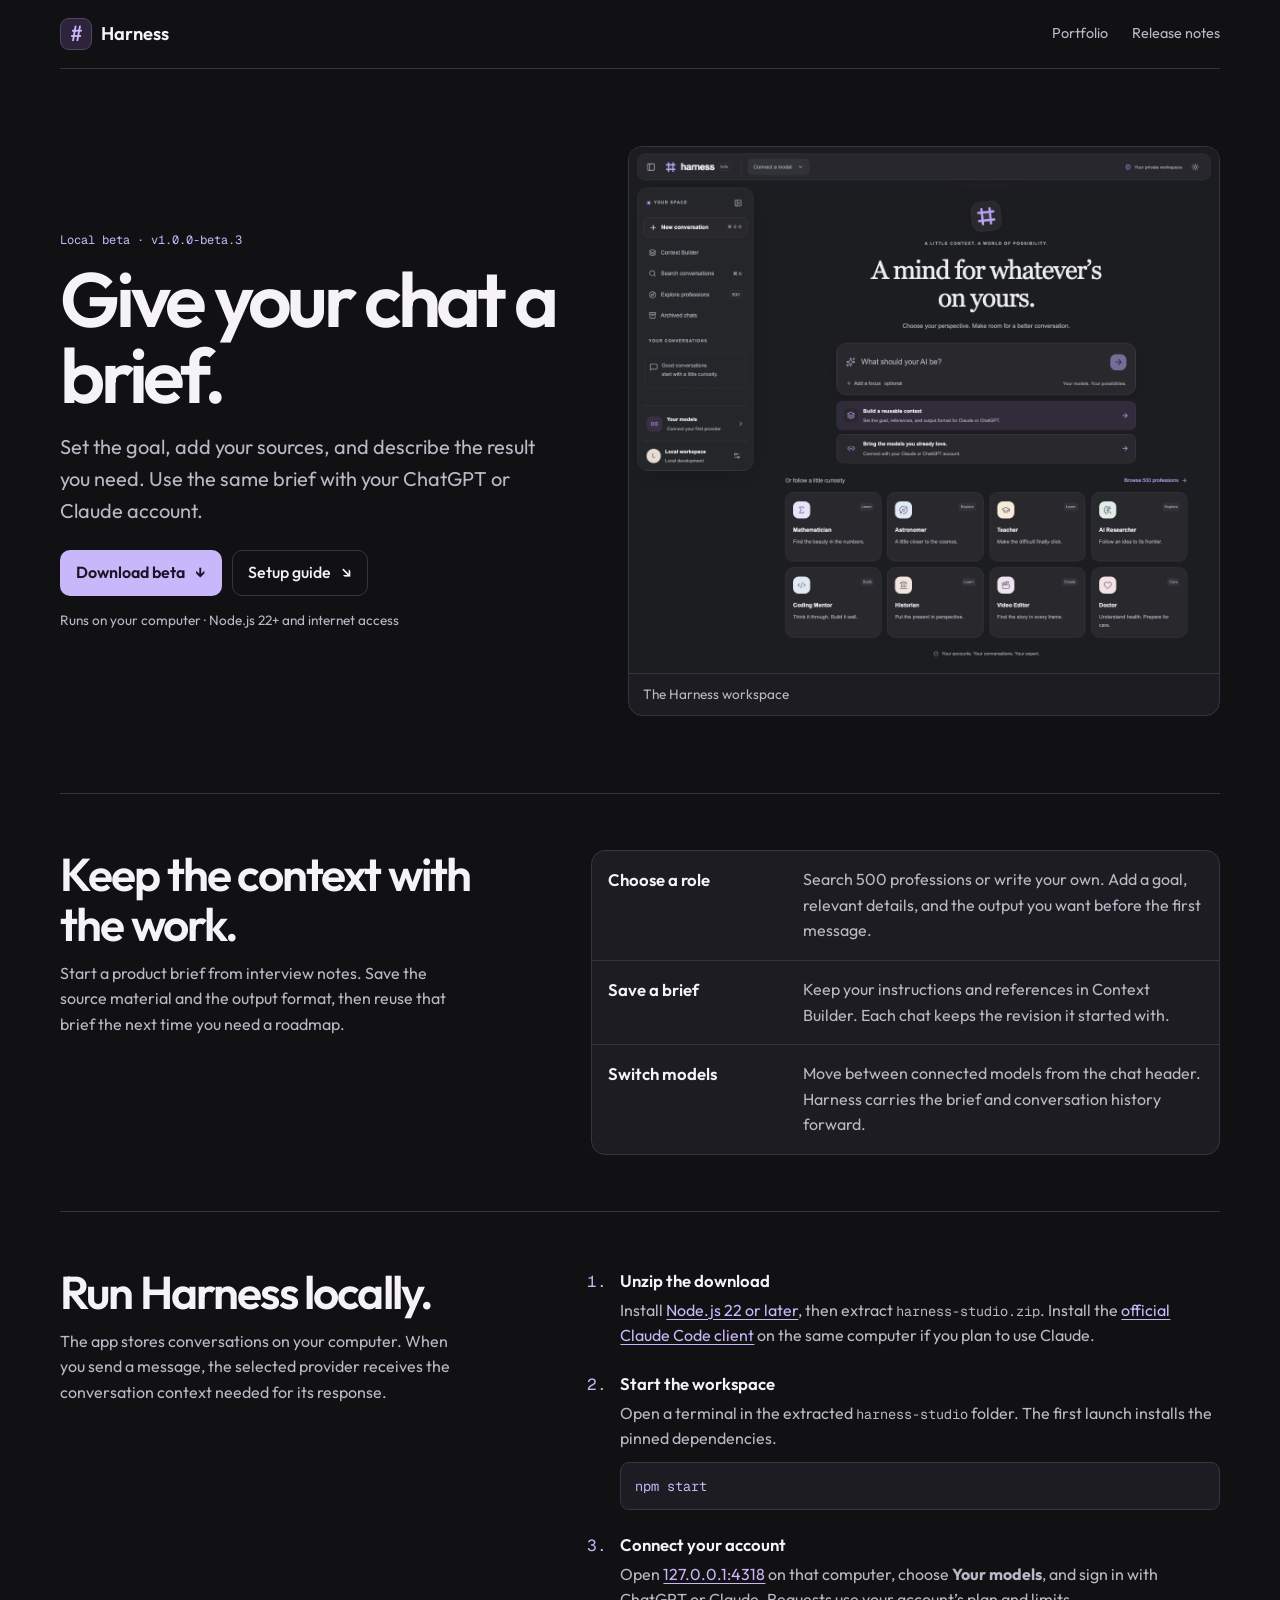
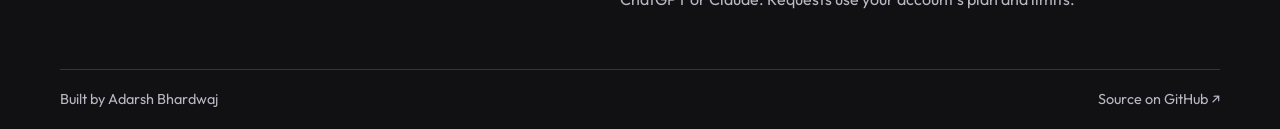
==== harness.html @ 74797e35 "Publish the Harness beta 3 download and setup page" ====
<!DOCTYPE html>
<html lang="en">
<head>
  <meta charset="utf-8" />
  <meta name="viewport" content="width=device-width, initial-scale=1" />
  <meta name="theme-color" content="#111114" />
  <title>Harness · Local AI workspace</title>
  <meta name="description" content="Save reusable context, pick a profession, and work with your ChatGPT or Claude account in a local workspace. Download the Harness beta and run it on your computer." />
  <link rel="canonical" href="https://adarshbhardwaj.space/harness" />
  <meta property="og:type" content="website" />
  <meta property="og:title" content="Harness · Local AI workspace" />
  <meta property="og:description" content="A local AI workspace for reusable context, ChatGPT, and Claude. Download the beta and get started." />
  <meta property="og:url" content="https://adarshbhardwaj.space/harness" />
  <meta property="og:image" content="https://adarshbhardwaj.space/assets/harness-workspace-beta3.png" />
  <meta name="twitter:card" content="summary_large_image" />
  <link rel="preconnect" href="https://fonts.googleapis.com" />
  <link rel="preconnect" href="https://fonts.gstatic.com" crossorigin />
  <link href="https://fonts.googleapis.com/css2?family=Geist+Mono:wght@400;500&family=Outfit:wght@400;500;600;700&display=swap" rel="stylesheet" />
  <link rel="stylesheet" href="./assets/harness-release.css" />
</head>
<body>
  <a class="skip-link" href="#main-content">Skip to content</a>
  <header class="wrap masthead">
    <nav aria-label="Harness links">
      <span class="wordmark"><span class="mark" aria-hidden="true">#</span> Harness</span>
      <div class="nav-links">
        <a href="./#harness">Portfolio</a>
        <a href="https://github.com/Adarsh-9182/context-harness/releases/tag/v1.0.0-beta.3">Release notes</a>
      </div>
    </nav>
  </header>
  <main class="wrap" id="main-content">
    <section class="hero" aria-labelledby="page-title">
      <div class="hero-copy">
        <p class="eyebrow release">Local beta · v1.0.0-beta.3</p>
        <h1 id="page-title">Give your chat a brief.</h1>
        <p class="lede">Set the goal, add your sources, and describe the result you need. Use the same brief with your ChatGPT or Claude account.</p>
        <div class="hero-actions">
          <a class="button primary" href="https://github.com/Adarsh-9182/context-harness/releases/download/v1.0.0-beta.3/harness-studio.zip">Download beta <span aria-hidden="true">↓</span></a>
          <a class="button" href="#setup">Setup guide <span aria-hidden="true">↘</span></a>
        </div>
        <p class="prerequisites">Runs on your computer · Node.js 22+ and internet access</p>
      </div>
      <figure class="workspace-preview">
        <img src="./assets/harness-workspace-beta3.png" alt="Harness workspace in dark mode with a collapsible sidebar, Context Builder, and a catalog of professions" width="1280" height="1140" fetchpriority="high" />
        <figcaption>The Harness workspace</figcaption>
      </figure>
    </section>

    <section class="workflow" aria-labelledby="workflow-title">
      <div class="section-copy">
        <h2 id="workflow-title">Keep the context with the work.</h2>
        <p>Start a product brief from interview notes. Save the source material and the output format, then reuse that brief the next time you need a roadmap.</p>
      </div>
      <dl class="workflow-list">
        <div><dt>Choose a role</dt><dd>Search 500 professions or write your own. Add a goal, relevant details, and the output you want before the first message.</dd></div>
        <div><dt>Save a brief</dt><dd>Keep your instructions and references in Context Builder. Each chat keeps the revision it started with.</dd></div>
        <div><dt>Switch models</dt><dd>Move between connected models from the chat header. Harness carries the brief and conversation history forward.</dd></div>
      </dl>
    </section>

    <section class="setup" id="setup" aria-labelledby="setup-title">
      <div class="section-copy">
        <h2 id="setup-title">Run Harness locally.</h2>
        <p>The app stores conversations on your computer. When you send a message, the selected provider receives the conversation context needed for its response.</p>
      </div>
      <ol class="steps">
        <li>
          <h3>Unzip the download</h3>
          <p>Install <a href="https://nodejs.org/en/download">Node.js 22 or later</a>, then extract <code>harness-studio.zip</code>. Install the <a href="https://code.claude.com/docs/en/overview">official Claude Code client</a> on the same computer if you plan to use Claude.</p>
        </li>
        <li>
          <h3>Start the workspace</h3>
          <p>Open a terminal in the extracted <code>harness-studio</code> folder. The first launch installs the pinned dependencies.</p>
          <pre><code>npm start</code></pre>
        </li>
        <li>
          <h3>Connect your account</h3>
          <p>Open <a href="http://127.0.0.1:4318/">127.0.0.1:4318</a> on that computer, choose <strong>Your models</strong>, and sign in with ChatGPT or Claude. Requests use your account’s plan and limits.</p>
        </li>
      </ol>
    </section>
  </main>
  <footer class="wrap footer">
    <p>Built by <a href="./">Adarsh Bhardwaj</a></p>
    <a href="https://github.com/Adarsh-9182/context-harness">Source on GitHub <span aria-hidden="true">↗</span></a>
  </footer>
</body>
</html>
---- assets/harness-release.css ----
:root {
  color-scheme: dark;
  --page: #111114;
  --panel: #1c1c22;
  --line: #36343f;
  --text: #f5f3f7;
  --muted: #bbb7c4;
  --accent: #c9b7fb;
  --radius: 14px;
  --sans: 'Outfit', ui-sans-serif, system-ui, sans-serif;
  --mono: 'Geist Mono', ui-monospace, monospace;
}

* { box-sizing: border-box; }
html { scroll-padding-top: 20px; }
body { margin: 0; background: var(--page); color: var(--text); font: 400 1rem/1.6 var(--sans); }
a { color: var(--accent); text-underline-offset: .19em; }
a:hover { color: var(--text); }
:focus-visible { outline: 2px solid var(--accent); outline-offset: 4px; }
img { display: block; max-width: 100%; height: auto; }
h1, h2, h3, p, figure, dl, dd { margin: 0; }
.wrap { width: min(1160px, calc(100% - 2 * clamp(16px, 4.6vw, 42px))); margin-inline: auto; }
.skip-link { position: absolute; inset: 8px auto auto 8px; z-index: 2; padding: 10px 16px; transform: translateY(-160%); background: var(--panel); border-radius: 8px; }
.skip-link:focus { transform: none; }

.masthead { border-bottom: 1px solid var(--line); }
.masthead nav, .nav-links, .footer { display: flex; flex-wrap: wrap; align-items: center; gap: 12px 24px; }
.masthead nav, .footer { justify-content: space-between; padding-block: 18px; }
.wordmark { display: inline-flex; align-items: center; gap: 9px; font-size: 1.15rem; font-weight: 600; }
.mark { display: grid; width: 32px; height: 32px; place-items: center; border: 1px solid #524463; border-radius: 9px; background: #2d243b; color: var(--accent); font: 500 1.35rem/1 var(--mono); }
.nav-links a, .footer a { color: var(--muted); font-size: .9rem; text-decoration: none; }
.nav-links a:hover, .footer a:hover { color: var(--accent); text-decoration: underline; }

.hero { display: grid; grid-template-columns: minmax(0, .85fr) minmax(0, 1fr); align-items: center; gap: clamp(24px, 5vw, 66px); padding-block: clamp(36px, 6vw, 84px); }
.eyebrow { color: var(--accent); font: 400 .75rem/1.5 var(--mono); }
h1 { max-width: 11ch; margin-top: 12px; font-size: clamp(3rem, 6vw, 5.4rem); font-weight: 600; line-height: .99; letter-spacing: -.055em; }
.lede { max-width: 37ch; margin-top: 18px; color: var(--muted); font-size: clamp(1.05rem, 1.7vw, 1.25rem); }
.hero-actions { display: flex; flex-wrap: wrap; gap: 10px; margin-top: 23px; }
.button { display: inline-flex; align-items: center; justify-content: center; gap: 10px; min-height: 46px; padding: 8px 15px; border: 1px solid var(--line); border-radius: 10px; color: var(--text); font-weight: 500; text-decoration: none; }
.button:hover { border-color: var(--accent); background: var(--panel); }
.button.primary { border-color: transparent; background: var(--accent); color: #1b1427; font-weight: 600; }
.button.primary:hover { background: #ded0ff; }
.button span { font-size: 1rem; }
.prerequisites, figcaption { color: var(--muted); font-size: .85rem; }
.prerequisites { margin-top: 14px; }
.workspace-preview { overflow: hidden; border: 1px solid var(--line); border-radius: var(--radius); background: var(--panel); }
.workspace-preview img { width: 100%; }
figcaption { padding: 10px 14px; border-top: 1px solid var(--line); }

.workflow, .setup { display: grid; grid-template-columns: minmax(0, .75fr) minmax(0, 1fr); gap: clamp(24px, 5vw, 60px); align-items: start; padding-block: clamp(26px, 5vw, 56px); border-top: 1px solid var(--line); }
h2 { font-size: clamp(1.9rem, 3.6vw, 3rem); font-weight: 600; line-height: 1.08; letter-spacing: -.04em; }
.section-copy p { max-width: 37ch; margin-top: 11px; color: var(--muted); }
.workflow-list { display: grid; overflow: hidden; border: 1px solid var(--line); border-radius: var(--radius); background: var(--panel); }
.workflow-list div { display: grid; grid-template-columns: minmax(0, .44fr) minmax(0, 1fr); gap: 6px 18px; padding: 16px; }
.workflow-list div + div { border-top: 1px solid var(--line); }
dt, h3 { font-size: 1.05rem; font-weight: 600; }
dd, .steps p { color: var(--muted); }
.steps { display: grid; gap: 22px; margin: 0; padding-inline-start: 26px; }
.steps li { padding-inline-start: 3px; }
.steps li::marker { color: var(--accent); font-family: var(--mono); }
.steps p { margin-top: 3px; }
code, pre { font-family: var(--mono); }
code { overflow-wrap: anywhere; font-size: .85em; }
pre { display: block; width: 100%; padding: 10px 14px; margin: 10px 0 0; border: 1px solid var(--line); border-radius: 9px; background: var(--panel); color: var(--accent); white-space: pre-wrap; }
.footer { border-top: 1px solid var(--line); color: var(--muted); font-size: .9rem; }

@media (max-width: 760px) {
  .hero, .workflow, .setup { grid-template-columns: minmax(0, 1fr); }
  .hero { gap: 24px; }
  .hero-copy { max-width: 560px; }
  .lede, .section-copy p { max-width: 56ch; }
}

@media (max-width: 390px) {
  .masthead nav { gap: 8px 14px; }
  .nav-links { gap: 6px 12px; }
  .button { padding-inline: 12px; }
  .workflow-list div { grid-template-columns: minmax(0, 1fr); }
}
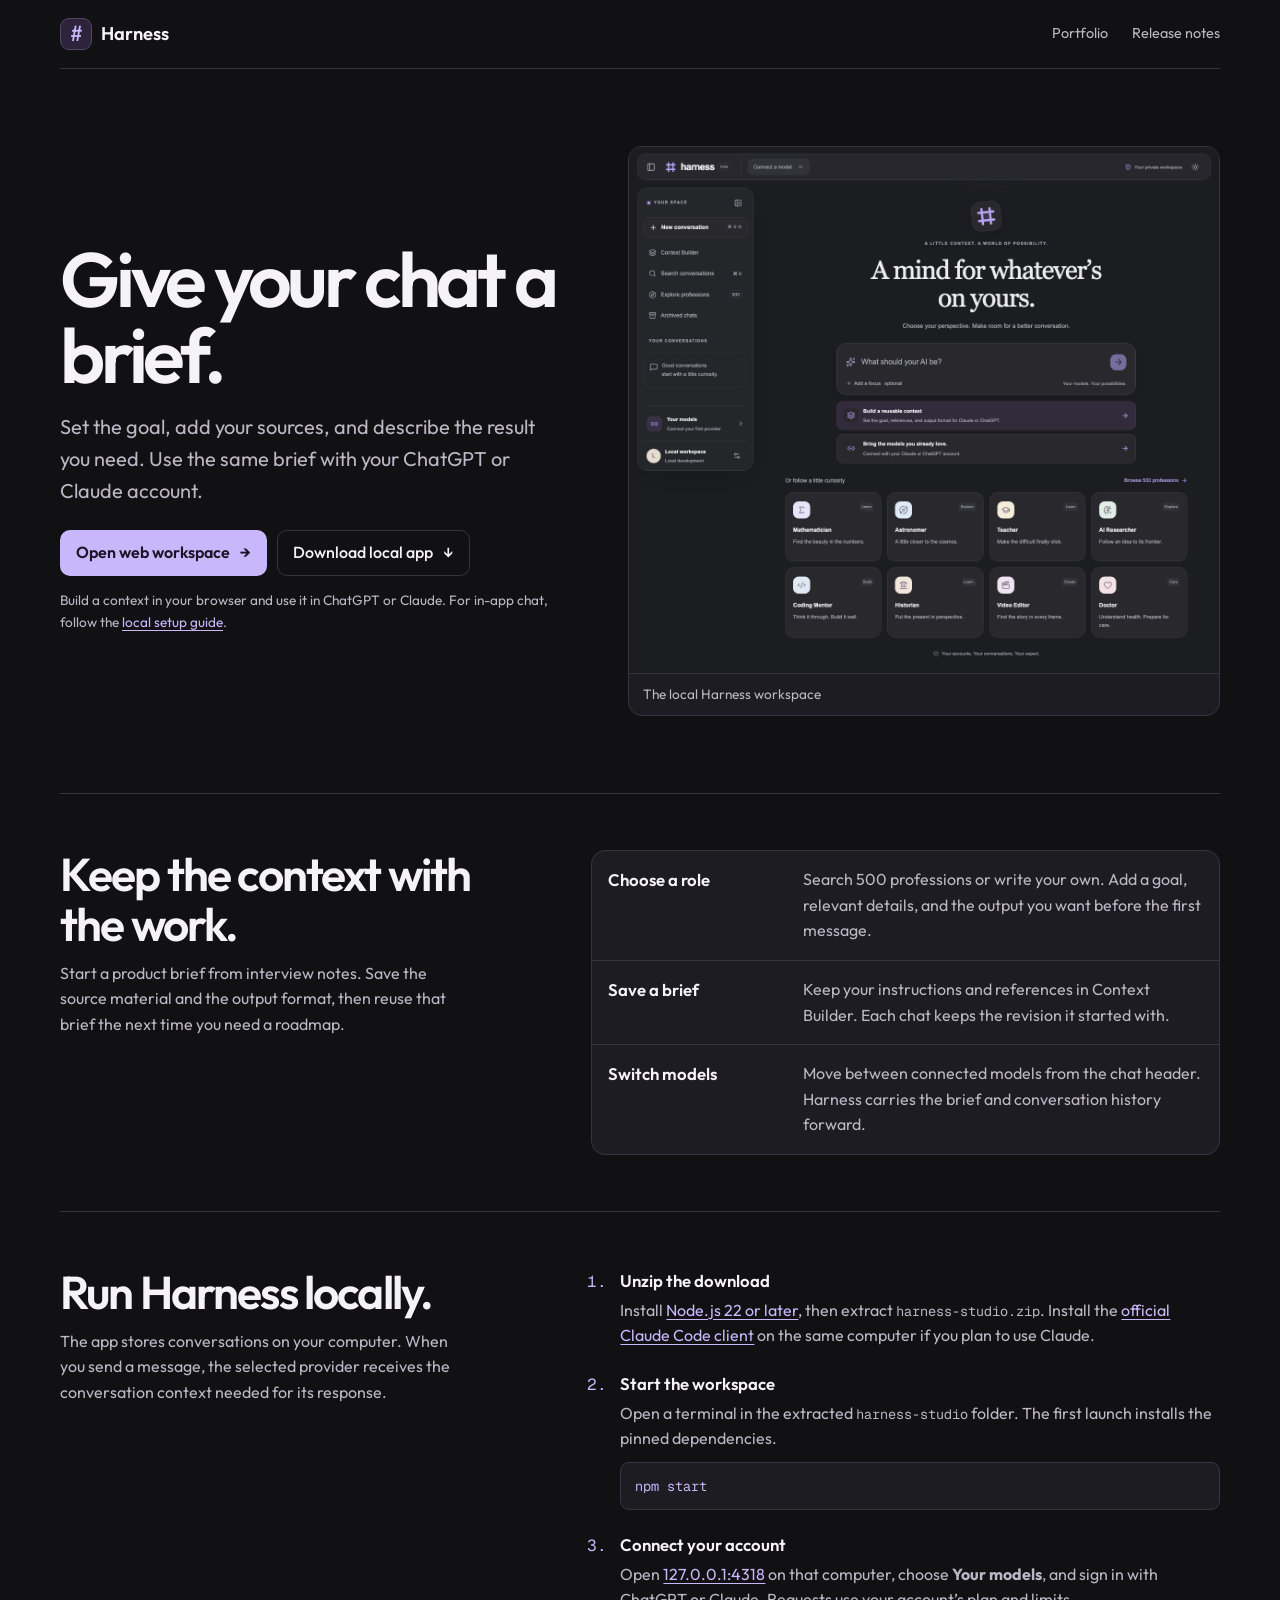
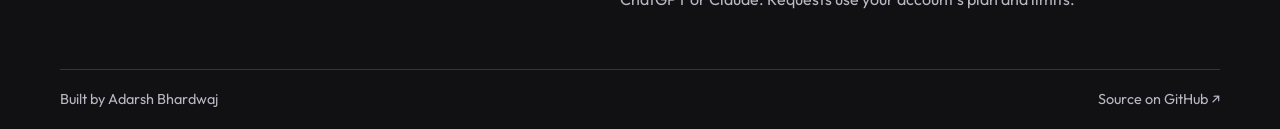
==== commit e9ba6e34: "Publish the Harness web workspace and local beta 4" ====
--- a/harness.html
+++ b/harness.html
@@ -4,12 +4,12 @@
   <meta charset="utf-8" />
   <meta name="viewport" content="width=device-width, initial-scale=1" />
   <meta name="theme-color" content="#111114" />
-  <title>Harness · Local AI workspace</title>
-  <meta name="description" content="Save reusable context, pick a profession, and work with your ChatGPT or Claude account in a local workspace. Download the Harness beta and run it on your computer." />
+  <title>Harness · Context workspace for ChatGPT and Claude</title>
+  <meta name="description" content="Build and save reusable AI briefs in your browser. Take your prompt to ChatGPT or Claude, or connect your account in the local Harness app." />
   <link rel="canonical" href="https://adarshbhardwaj.space/harness" />
   <meta property="og:type" content="website" />
-  <meta property="og:title" content="Harness · Local AI workspace" />
-  <meta property="og:description" content="A local AI workspace for reusable context, ChatGPT, and Claude. Download the beta and get started." />
+  <meta property="og:title" content="Harness · Context workspace for ChatGPT and Claude" />
+  <meta property="og:description" content="Build a reusable brief in your browser, then use it in ChatGPT or Claude. Local beta available for connected chat." />
   <meta property="og:url" content="https://adarshbhardwaj.space/harness" />
   <meta property="og:image" content="https://adarshbhardwaj.space/assets/harness-workspace-beta3.png" />
   <meta name="twitter:card" content="summary_large_image" />
@@ -25,25 +25,24 @@
       <span class="wordmark"><span class="mark" aria-hidden="true">#</span> Harness</span>
       <div class="nav-links">
         <a href="./#harness">Portfolio</a>
-        <a href="https://github.com/Adarsh-9182/context-harness/releases/tag/v1.0.0-beta.3">Release notes</a>
+        <a href="https://github.com/Adarsh-9182/context-harness/releases/tag/v1.0.0-beta.4">Release notes</a>
       </div>
     </nav>
   </header>
   <main class="wrap" id="main-content">
     <section class="hero" aria-labelledby="page-title">
       <div class="hero-copy">
-        <p class="eyebrow release">Local beta · v1.0.0-beta.3</p>
         <h1 id="page-title">Give your chat a brief.</h1>
         <p class="lede">Set the goal, add your sources, and describe the result you need. Use the same brief with your ChatGPT or Claude account.</p>
         <div class="hero-actions">
-          <a class="button primary" href="https://github.com/Adarsh-9182/context-harness/releases/download/v1.0.0-beta.3/harness-studio.zip">Download beta <span aria-hidden="true">↓</span></a>
-          <a class="button" href="#setup">Setup guide <span aria-hidden="true">↘</span></a>
+          <a class="button primary" href="/harness/app">Open web workspace <span aria-hidden="true">→</span></a>
+          <a class="button" href="https://github.com/Adarsh-9182/context-harness/releases/download/v1.0.0-beta.4/harness-studio.zip">Download local app <span aria-hidden="true">↓</span></a>
         </div>
-        <p class="prerequisites">Runs on your computer · Node.js 22+ and internet access</p>
+        <p class="prerequisites">Build a context in your browser and use it in ChatGPT or Claude. For in-app chat, follow the <a href="#setup">local setup guide</a>.</p>
       </div>
       <figure class="workspace-preview">
         <img src="./assets/harness-workspace-beta3.png" alt="Harness workspace in dark mode with a collapsible sidebar, Context Builder, and a catalog of professions" width="1280" height="1140" fetchpriority="high" />
-        <figcaption>The Harness workspace</figcaption>
+        <figcaption>The local Harness workspace</figcaption>
       </figure>
     </section>
 
